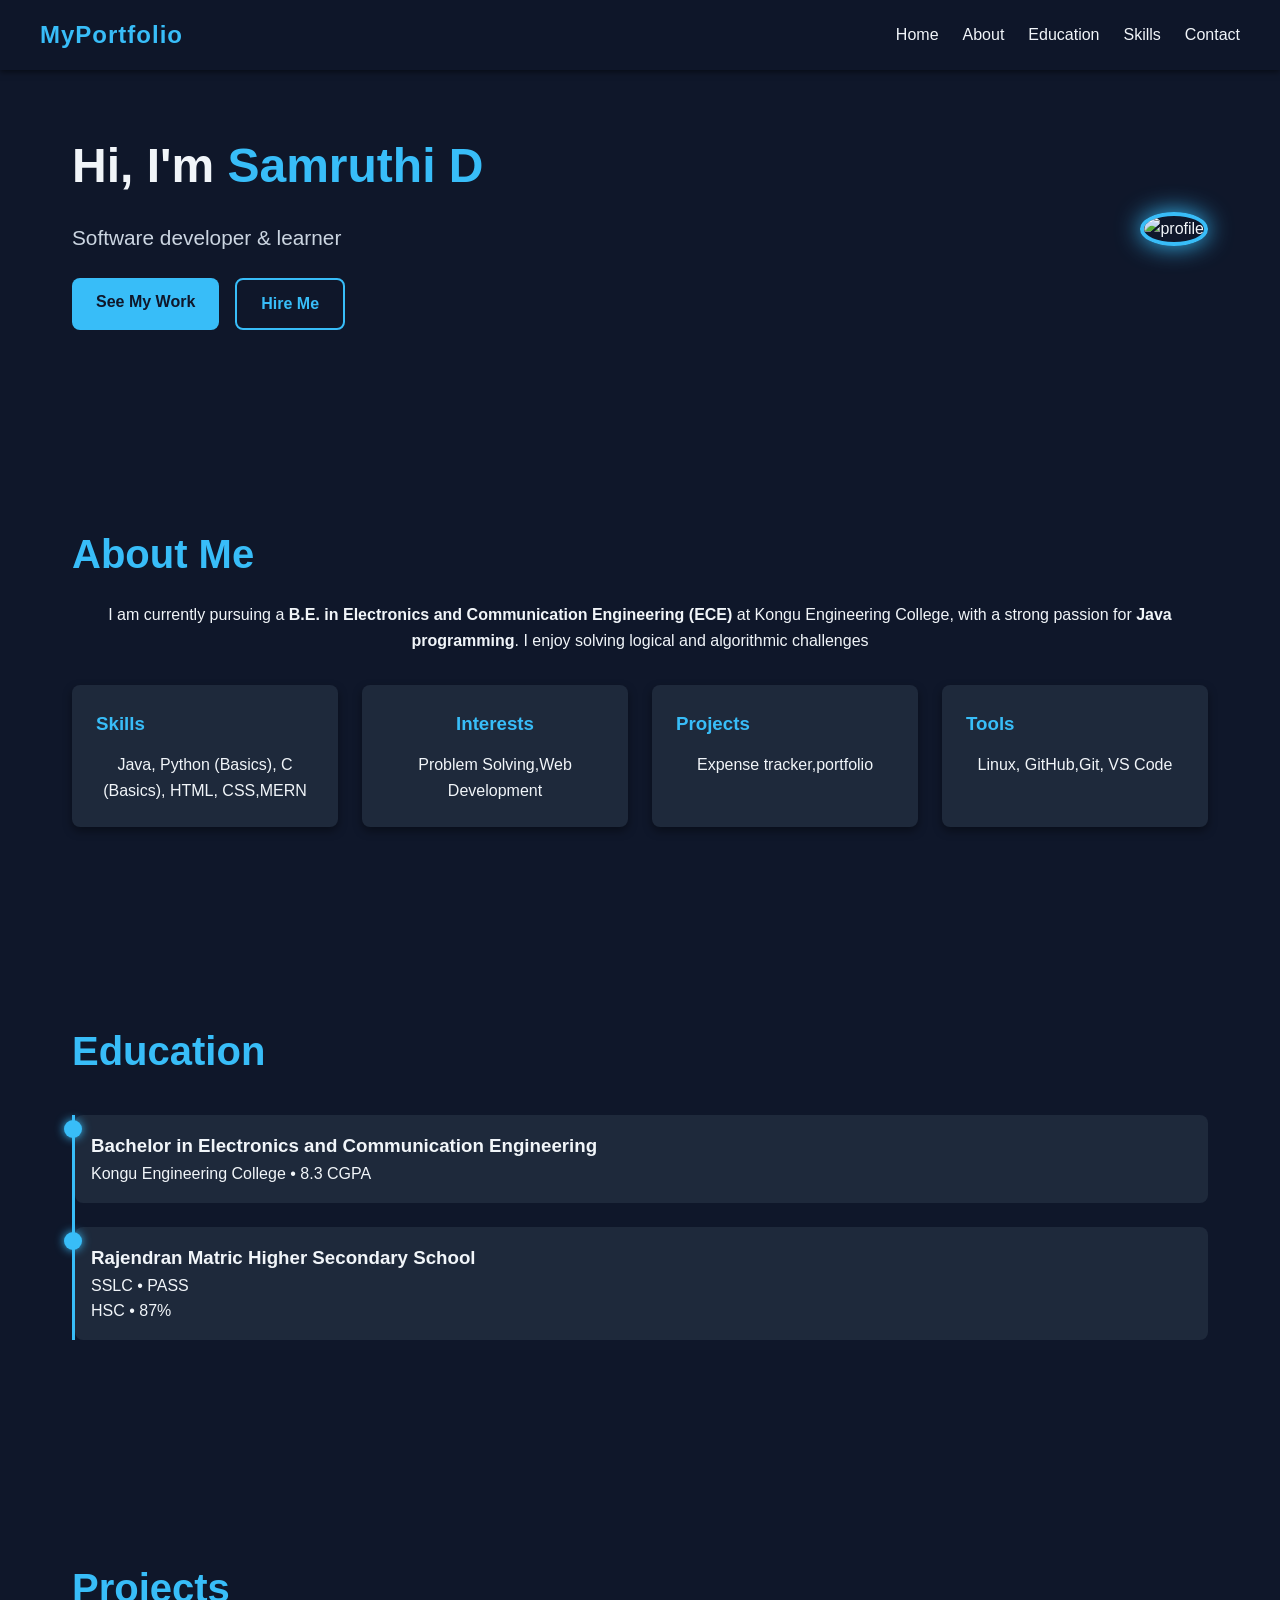
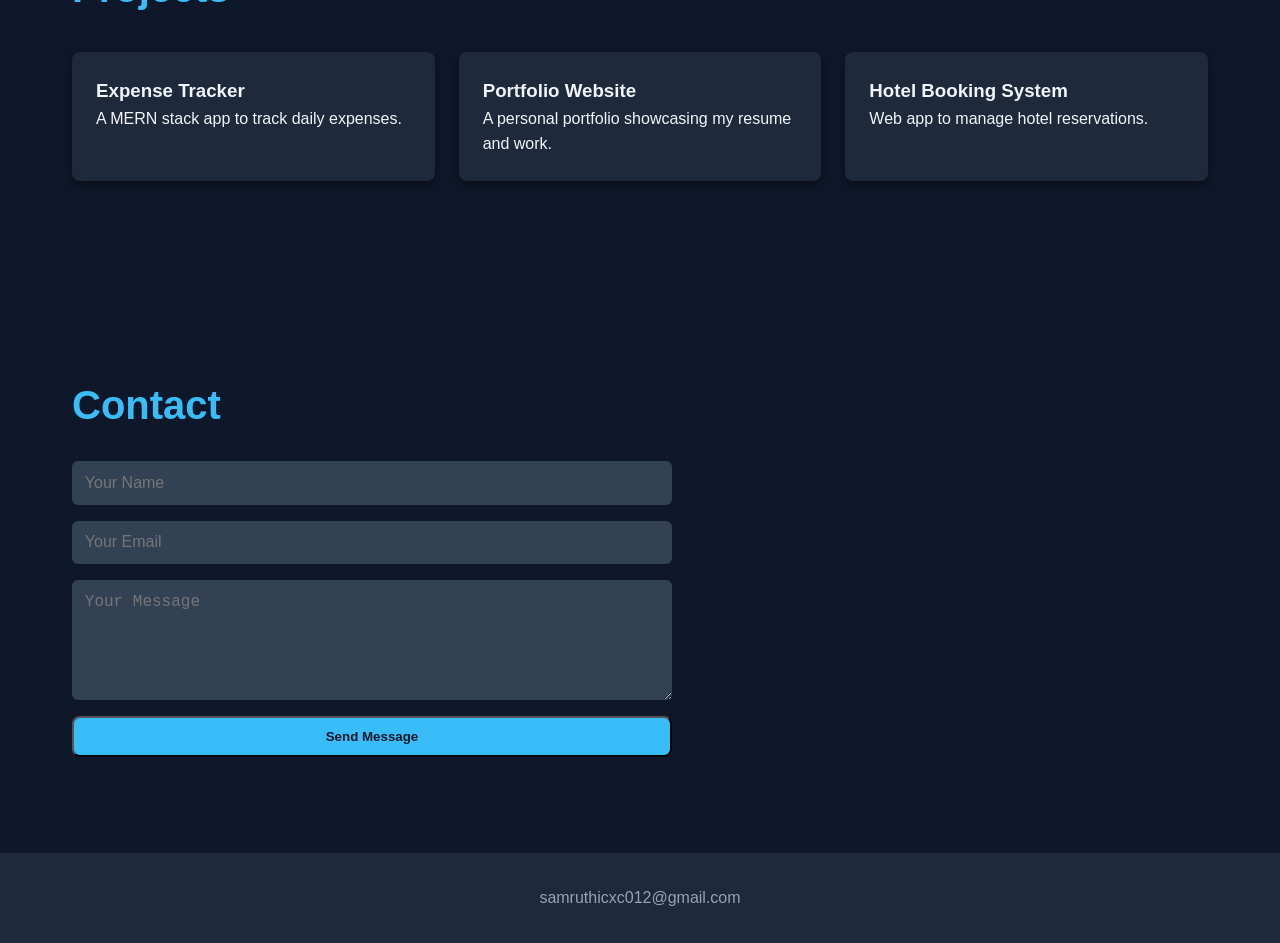
==== home.html @ f794ef9c "Initil commit" ====
<!DOCTYPE html>
<html lang="en">
<head>
  <meta charset="UTF-8">
  <meta name="viewport" content="width=device-width, initial-scale=1.0">
  <title>Portfolio Resume</title>
  <link rel="stylesheet" href="style.css">
</head>
<body>
  <!-- Header -->
  <header class="header">
    <nav class="nav">
      <div class="brand">MyPortfolio</div>
      <div class="nav__links">
        <a href="#home" class="nav__link">Home</a>
        <a href="#about" class="nav__link">About</a>
        <a href="#education" class="nav__link">Education</a>
        <a href="#projects" class="nav__link">Skills</a>
        <a href="#contact" class="nav__link">Contact</a>
      </div>
    </nav>
  </header>

  <!-- Home -->
  <section id="home" class="section hero animate-fade">
    <div class="hero__text">
      <h1 class="hero__title">Hi, I'm <span class="highlight">Samruthi D</span></h1>
      <p class="hero__subtitle">Software developer & learner</p>
      <div class="hero__actions">
        <a href="#projects" class="btn btn--primary">See My Work</a>
        <a href="#contact" class="btn btn--ghost">Hire Me</a>
      </div>
    </div>
    <div class="hero__avatar animate-slide">
      <img src="https://via.placeholder.com/250" alt="profile">
    </div>
  </section>

  <!-- About -->
  <section id="about" class="section animate-up">
    <h2 class="section__title">About Me</h2>
    <p class="section__desc">
      <center>I am currently pursuing a <strong>B.E. in Electronics and Communication Engineering (ECE)</strong> at Kongu Engineering College, with a strong passion for <strong>Java programming</strong>. 
      I enjoy solving logical and algorithmic challenges</p></center>

    <!-- Extra Div Boxes -->
    <div class="about-grid">
      <div class="about-box">
        <h3>Skills</h3>
        <p><center>Java, Python (Basics), C (Basics), HTML, CSS,MERN</center></p>
      </div>
      <div class="about-box">
        <h3><center>Interests</center></h3>
        <p> <center>Problem Solving,Web Development</center></p>
      </div>
      <div class="about-box">
        <h3>Projects</h3>
        <p><center>Expense tracker,portfolio</center></p>
      </div>
      <div class="about-box">
        <h3>Tools</h3>
        <p><center>Linux, GitHub,Git, VS Code</center></p>
      </div>
    </div>
  </section>


  <!-- Education -->
  <section id="education" class="section animate-left">
    <h2 class="section__title">Education</h2>
    <div class="timeline">
      <div class="step">
        <div class="step__dot"></div>
        <div class="step__panel">
          <h3>Bachelor in Electronics and Communication 
            Engineering
          </h3>
          <p>Kongu Engineering College • 8.3 CGPA </p>
        </div>
      </div>
      <div class="step">
        <div class="step__dot"></div>
        <div class="step__panel">
          <h3>Rajendran Matric Higher Secondary School</h3>
          <p>SSLC • PASS<br> HSC • 87% </p>
        </div>
      </div>
    </div>
  </section>

  <!-- Projects -->
  <section id="projects" class="section animate-right">
    <h2 class="section__title">Projects</h2>
    <div class="projects">
      <div class="project">
        <h3>Expense Tracker</h3>
        <p>A MERN stack app to track daily expenses.</p>
      </div>
      <div class="project">
        <h3>Portfolio Website</h3>
        <p>A personal portfolio showcasing my resume and work.</p>
      </div>
      <div class="project">
        <h3>Hotel Booking System</h3>
        <p>Web app to manage hotel reservations.</p>
      </div>
    </div>
  </section>

  <!-- Contact -->
  <section id="contact" class="section animate-up">
    <h2 class="section__title">Contact</h2>
    <form class="form">
      <input type="text" class="input" placeholder="Your Name">
      <input type="email" class="input" placeholder="Your Email">
      <textarea class="textarea" placeholder="Your Message"></textarea>
      <button class="btn btn--primary" type="submit">Send Message</button>
    </form>
  </section>

  <!-- Footer -->
  <footer class="footer">
    <p>samruthicxc012@gmail.com </p>
  </footer>
</body>
</html>
---- style.css ----
/* ===== Reset & Base ===== */
* { margin: 0; padding: 0; box-sizing: border-box; scroll-behavior: smooth; }
body { font-family: 'Poppins', sans-serif; background: #0f172a; color: #f1f5f9; line-height: 1.6; }
img { max-width: 100%; display: block; }

/* ===== Header ===== */
.header { position: fixed; top: 0; width: 100%; background: rgba(15,23,42,0.9); backdrop-filter: blur(6px); padding: 1rem 2rem; z-index: 1000; box-shadow: 0 2px 6px rgba(0,0,0,0.5); }
.nav { display: flex; justify-content: space-between; align-items: center; max-width: 1200px; margin: auto; }
.brand { font-size: 1.5rem; font-weight: 700; color: #38bdf8; letter-spacing: 1px; }
.nav__links { display: flex; gap: 1.5rem; }
.nav__link { color: #f1f5f9; text-decoration: none; position: relative; transition: 0.3s; }
.nav__link::after { content: ""; position: absolute; width: 0; height: 2px; background: #38bdf8; left: 0; bottom: -5px; transition: width 0.3s; }
.nav__link:hover::after { width: 100%; }
.nav__link:hover { color: #38bdf8; }

/* ===== Sections ===== */
.section { max-width: 1200px; margin: auto; padding: 6rem 2rem; }
.section__title { font-size: 2.5rem; margin-bottom: 1rem; color: #38bdf8; }
.section__desc { color: #cbd5e1; max-width: 700px; }

/* ===== Hero ===== */
.hero { display: flex; justify-content: space-between; align-items: center; flex-wrap: wrap; padding-top: 8rem; }
.hero__title { font-size: 3rem; margin-bottom: 1rem; }
.highlight { color: #38bdf8; }
.hero__subtitle { font-size: 1.3rem; margin-bottom: 1.5rem; color: #cbd5e1; }
.hero__actions { display: flex; gap: 1rem; }
.hero__avatar img { border-radius: 50%; border: 4px solid #38bdf8; box-shadow: 0 0 25px #38bdf8; animation: glow 3s infinite alternate; }

/* ===== Buttons ===== */
.btn { padding: 0.7rem 1.5rem; border-radius: 8px; text-decoration: none; font-weight: 600; transition: all 0.3s ease; cursor: pointer; display: inline-block; }
.btn--primary { background: #38bdf8; color: #0f172a; }
.btn--primary:hover { background: #0ea5e9; transform: scale(1.05); }
.btn--ghost { border: 2px solid #38bdf8; color: #38bdf8; }
.btn--ghost:hover { background: #38bdf8; color: #0f172a; transform: scale(1.05); }

/* ===== Timeline ===== */
.timeline { border-left: 3px solid #38bdf8; margin-top: 2rem; }
.step { margin: 1.5rem 0; position: relative; }
.step__dot { position: absolute; width: 18px; height: 18px; background: #38bdf8; border-radius: 50%; left: -11px; top: 5px; box-shadow: 0 0 10px #38bdf8; }
.step__panel { background: #1e293b; padding: 1rem; border-radius: 8px; transition: 0.3s; }
.step__panel:hover { transform: translateX(5px); }

/* ===== Projects ===== */
.projects { display: grid; gap: 1.5rem; grid-template-columns: repeat(auto-fit,minmax(260px,1fr)); margin-top: 2rem; }
.project { background: #1e293b; padding: 1.5rem; border-radius: 8px; box-shadow: 0 4px 10px rgba(0,0,0,0.4); transition: 0.3s; }
.project:hover { transform: translateY(-8px) scale(1.02); box-shadow: 0 0 25px #38bdf8; }

/* ===== Contact ===== */
.form { display: grid; gap: 1rem; max-width: 600px; margin-top: 1.5rem; }
.input, .textarea { width: 100%; padding: 0.8rem; border: none; border-radius: 6px; font-size: 1rem; background: #334155; color: #f1f5f9; }
.input:focus, .textarea:focus { outline: 2px solid #38bdf8; }
.textarea { min-height: 120px; }

/* ===== Footer ===== */
.footer { text-align: center; padding: 2rem; background: #1e293b; color: #94a3b8; }

/* ===== Animations ===== */
@keyframes fadeIn { from { opacity: 0; transform: translateY(40px);} to { opacity: 1; transform: translateY(0);} }
@keyframes slideIn { from { opacity: 0; transform: translateX(50px);} to { opacity: 1; transform: translateX(0);} }
@keyframes slideLeft { from { opacity: 0; transform: translateX(-50px);} to { opacity: 1; transform: translateX(0);} }
@keyframes glow { from { box-shadow: 0 0 10px #38bdf8;} to { box-shadow: 0 0 30px #38bdf8;} }

.animate-fade { animation: fadeIn 1s ease forwards; }
.animate-slide { animation: slideIn 1.2s ease forwards; }
.animate-up { animation: fadeIn 1.2s ease forwards; }
.animate-left { animation: slideLeft 1.2s ease forwards; }
.animate-right { animation: slideIn 1.2s ease forwards; }

/* ===== Responsive ===== */
@media(max-width:768px) {
  .hero { flex-direction: column; text-align: center; }
  .nav__links { display: none; }
}
/* ===== About Section Extra Boxes ===== */
.about-grid {
  display: grid;
  grid-template-columns: repeat(auto-fit, minmax(250px, 1fr));
  gap: 1.5rem;
  margin-top: 2rem;
}

.about-box {
  background: #1e293b;
  padding: 1.5rem;
  border-radius: 8px;
  box-shadow: 0 4px 10px rgba(0,0,0,0.4);
  transition: transform 0.3s, box-shadow 0.3s;
}

.about-box h3 {
  color: #38bdf8;
  margin-bottom: 0.8rem;
}

.about-box:hover {
  transform: translateY(-8px);
  box-shadow: 0 0 20px #38bdf8;
}
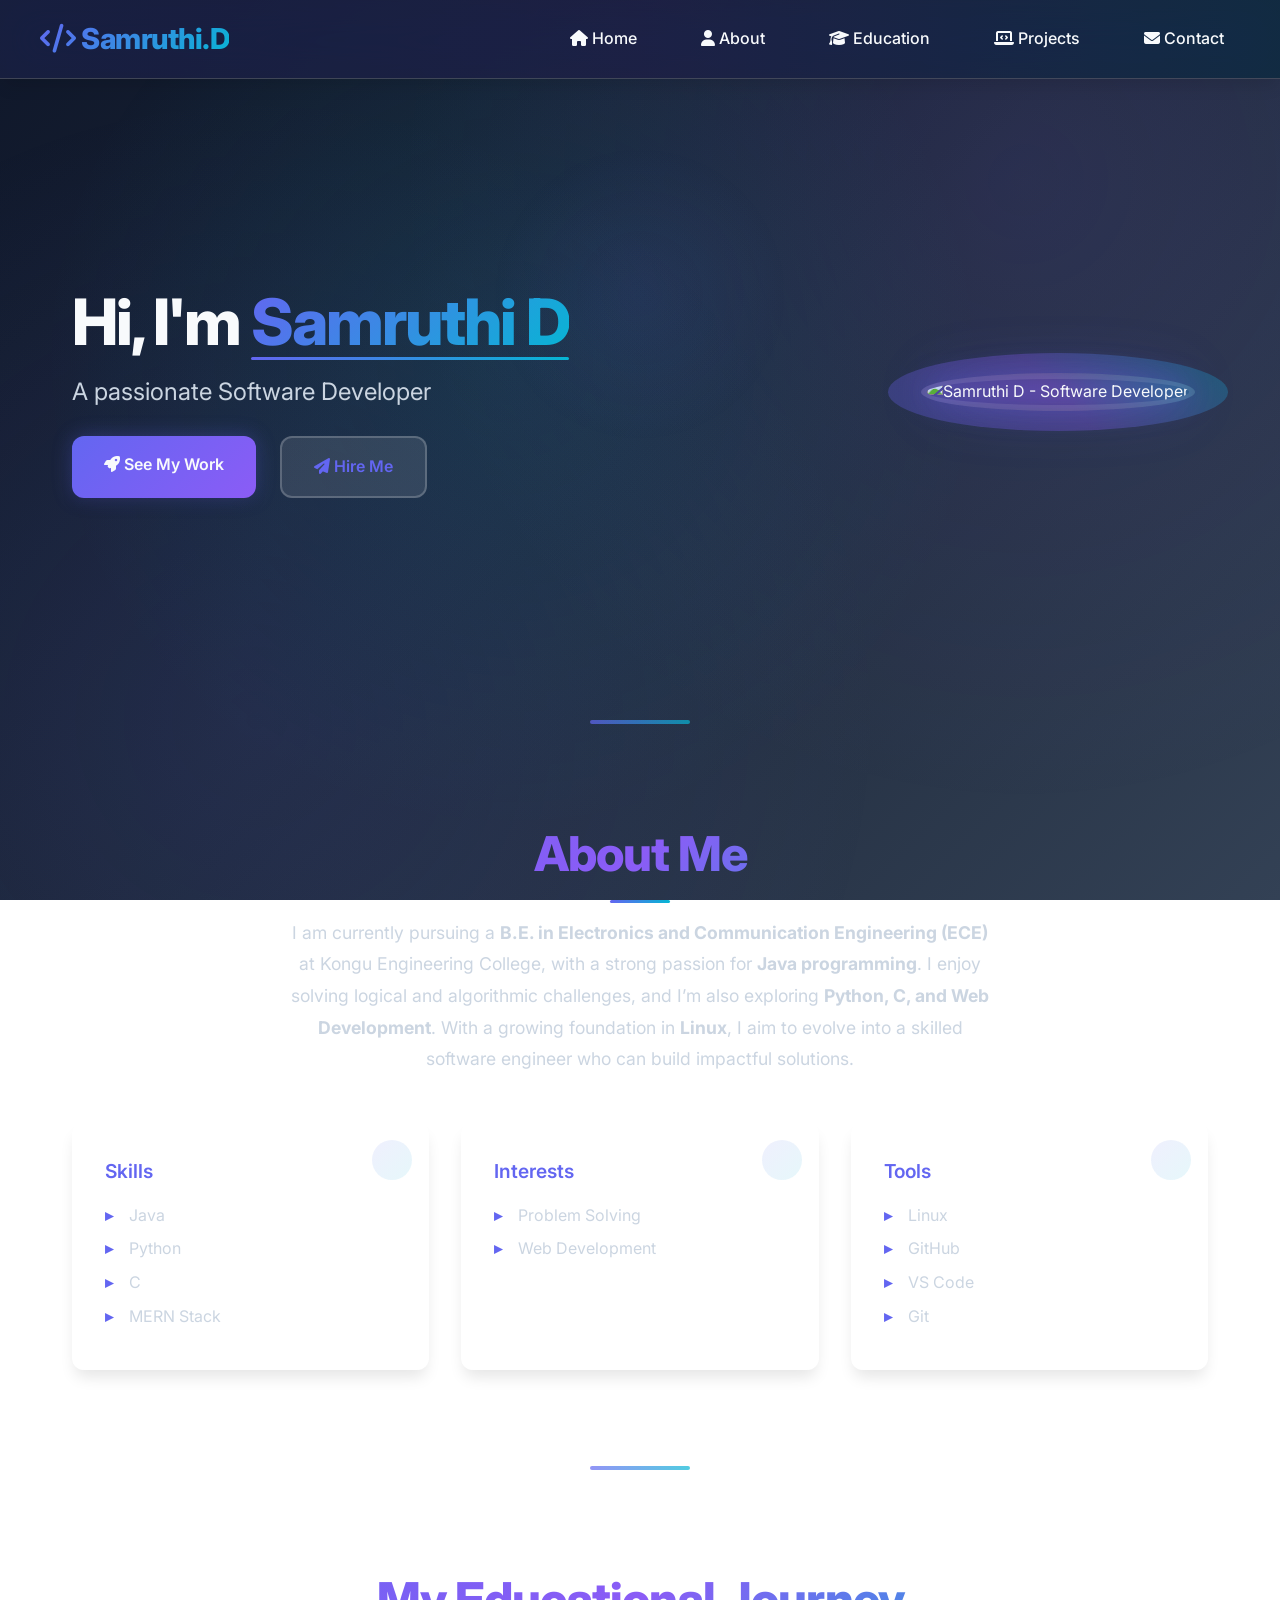
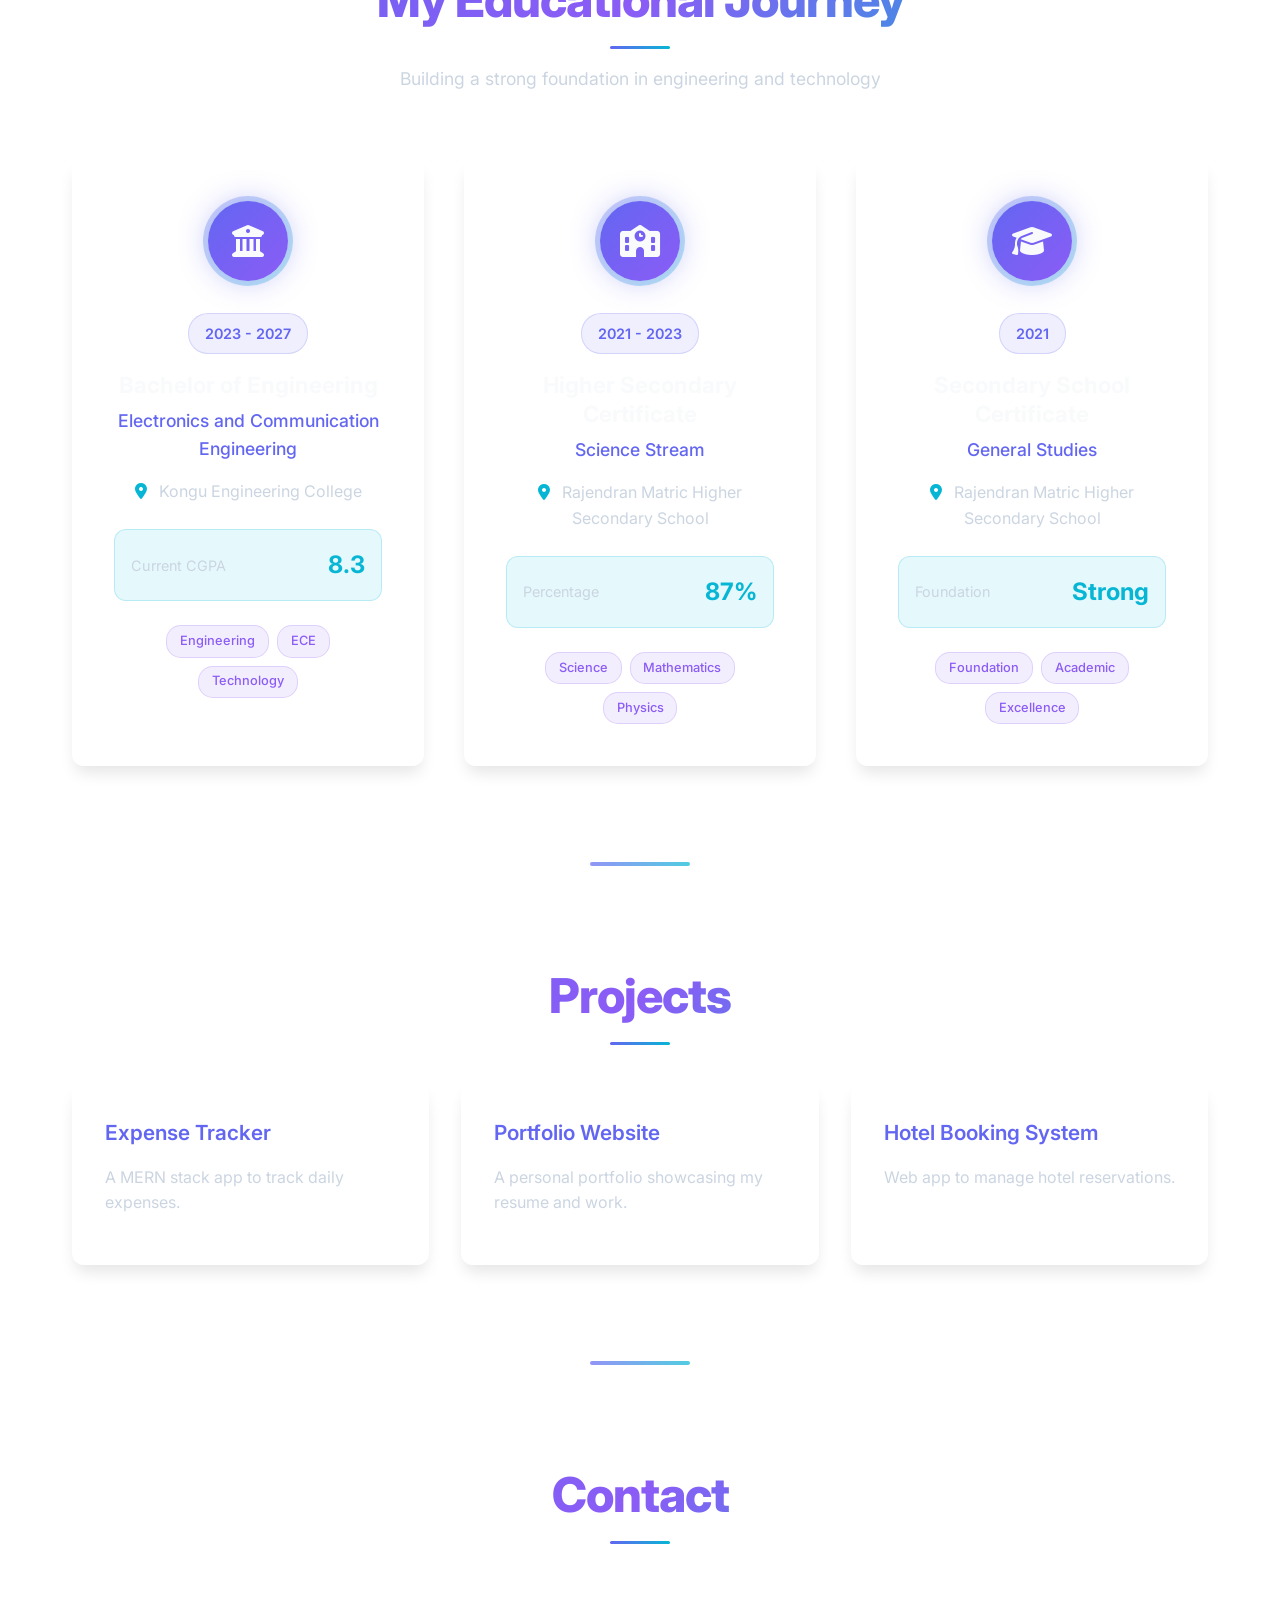
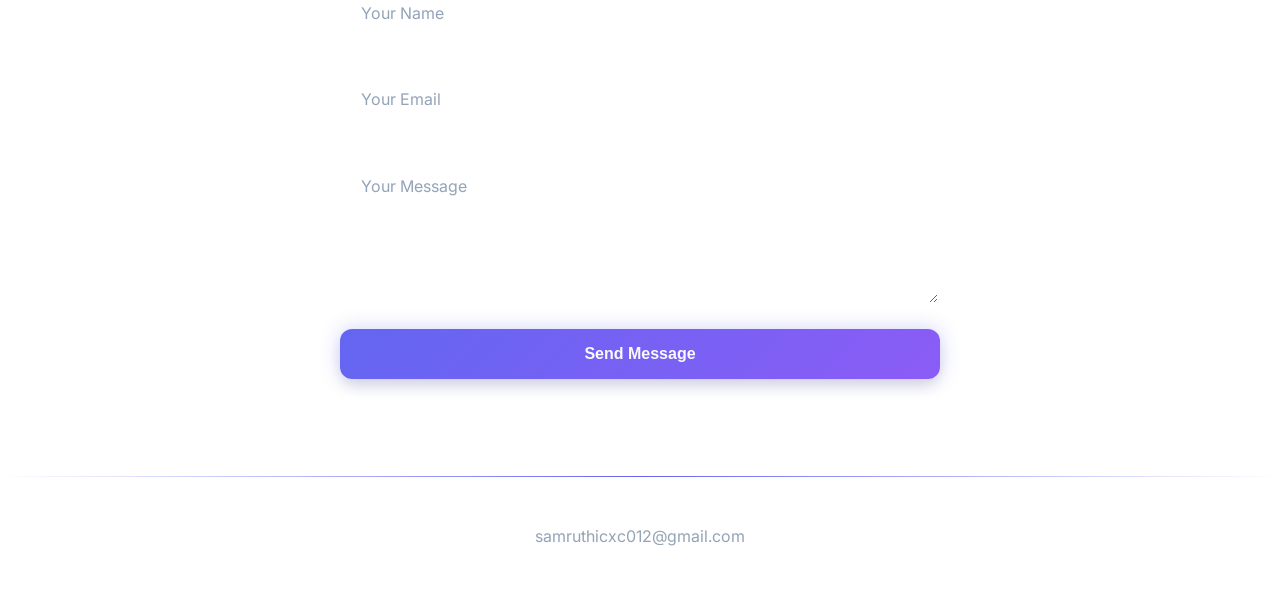
==== commit 591b011f: "Portfolio created" ====
--- a/home.html
+++ b/home.html
@@ -3,20 +3,43 @@
 <head>
   <meta charset="UTF-8">
   <meta name="viewport" content="width=device-width, initial-scale=1.0">
-  <title>Portfolio Resume</title>
+  <title>Samruthi D - Software Developer Portfolio</title>
+  <meta name="description" content="Passionate Software Developer specializing in Java, Python, and Web Development. Explore my projects and skills.">
   <link rel="stylesheet" href="style.css">
+  <link rel="preconnect" href="https://fonts.googleapis.com">
+  <link rel="preconnect" href="https://fonts.gstatic.com" crossorigin>
+  <!-- Font Awesome for icons -->
+  <link rel="stylesheet" href="https://cdnjs.cloudflare.com/ajax/libs/font-awesome/6.4.0/css/all.min.css">
 </head>
 <body>
   <!-- Header -->
   <header class="header">
     <nav class="nav">
-      <div class="brand">MyPortfolio</div>
+      <div class="brand">
+        <i class="fas fa-code"></i>
+        Samruthi.D
+      </div>
       <div class="nav__links">
-        <a href="#home" class="nav__link">Home</a>
-        <a href="#about" class="nav__link">About</a>
-        <a href="#education" class="nav__link">Education</a>
-        <a href="#projects" class="nav__link">Skills</a>
-        <a href="#contact" class="nav__link">Contact</a>
+        <a href="#home" class="nav__link">
+          <i class="fas fa-home"></i>
+          Home
+        </a>
+        <a href="#about" class="nav__link">
+          <i class="fas fa-user"></i>
+          About
+        </a>
+        <a href="#education" class="nav__link">
+          <i class="fas fa-graduation-cap"></i>
+          Education
+        </a>
+        <a href="#projects" class="nav__link">
+          <i class="fas fa-laptop-code"></i>
+          Projects
+        </a>
+        <a href="#contact" class="nav__link">
+          <i class="fas fa-envelope"></i>
+          Contact
+        </a>
       </div>
     </nav>
   </header>
@@ -24,42 +47,65 @@
   <!-- Home -->
   <section id="home" class="section hero animate-fade">
     <div class="hero__text">
-      <h1 class="hero__title">Hi, I'm <span class="highlight">Samruthi D</span></h1>
-      <p class="hero__subtitle">Software developer & learner</p>
-      <div class="hero__actions">
-        <a href="#projects" class="btn btn--primary">See My Work</a>
-        <a href="#contact" class="btn btn--ghost">Hire Me</a>
-      </div>
-    </div>
-    <div class="hero__avatar animate-slide">
-      <img src="https://via.placeholder.com/250" alt="profile">
-    </div>
-  </section>
-
-  <!-- About -->
+      <h1 class="hero__title">
+        Hi, I'm <span class="highlight">Samruthi D</span>
+      </h1>
+      <p class="hero__subtitle">
+        A passionate Software Developer
+      </p>
+      <div class="hero__actions animate-bounce animate-delay-2">
+        <a href="#projects" class="btn btn--primary">
+          <i class="fas fa-rocket"></i>
+          See My Work
+        </a>
+        <a href="#contact" class="btn btn--ghost">
+          <i class="fas fa-paper-plane"></i>
+          Hire Me
+        </a>
+      </div>
+    </div>
+    <div class="hero__avatar animate-slide animate-delay-1">
+      <img src="https://via.placeholder.com/300x300/6366f1/ffffff?text=SD" alt="Samruthi D - Software Developer">
+    </div>
+  </section>
+
+   <!-- About -->
   <section id="about" class="section animate-up">
     <h2 class="section__title">About Me</h2>
     <p class="section__desc">
-      <center>I am currently pursuing a <strong>B.E. in Electronics and Communication Engineering (ECE)</strong> at Kongu Engineering College, with a strong passion for <strong>Java programming</strong>. 
-      I enjoy solving logical and algorithmic challenges</p></center>
+      I am currently pursuing a <strong>B.E. in Electronics and Communication Engineering (ECE)</strong> at Kongu Engineering College, with a strong passion for <strong>Java programming</strong>. 
+      I enjoy solving logical and algorithmic challenges, and I’m also exploring <strong>Python, C, and Web Development</strong>. 
+      With a growing foundation in <strong>Linux</strong>, I aim to evolve into a skilled software engineer who can build impactful solutions.
+    </p>
 
     <!-- Extra Div Boxes -->
     <div class="about-grid">
       <div class="about-box">
         <h3>Skills</h3>
-        <p><center>Java, Python (Basics), C (Basics), HTML, CSS,MERN</center></p>
+        <p>
+            <ul type="square">
+                <li>Java</li>
+                <li>Python</li>
+                <li>C</li>
+                <li>MERN Stack</li>
+            </ul></p>
       </div>
       <div class="about-box">
-        <h3><center>Interests</center></h3>
-        <p> <center>Problem Solving,Web Development</center></p>
-      </div>
-      <div class="about-box">
-        <h3>Projects</h3>
-        <p><center>Expense tracker,portfolio</center></p>
-      </div>
+        <h3>Interests</h3>
+        <p> <ul type="square">
+            <li>Problem Solving</li>
+            <li>Web Development</li>
+        </ol></p>
+      </div>
+     
       <div class="about-box">
         <h3>Tools</h3>
-        <p><center>Linux, GitHub,Git, VS Code</center></p>
+        <p><ul type="square">
+            <li>Linux</li>
+            <li>GitHub</li>
+            <li>VS Code</li>
+            <li>Git</li>
+        </ul></p>
       </div>
     </div>
   </section>
@@ -67,22 +113,79 @@
 
   <!-- Education -->
   <section id="education" class="section animate-left">
-    <h2 class="section__title">Education</h2>
-    <div class="timeline">
-      <div class="step">
-        <div class="step__dot"></div>
-        <div class="step__panel">
-          <h3>Bachelor in Electronics and Communication 
-            Engineering
-          </h3>
-          <p>Kongu Engineering College • 8.3 CGPA </p>
-        </div>
-      </div>
-      <div class="step">
-        <div class="step__dot"></div>
-        <div class="step__panel">
-          <h3>Rajendran Matric Higher Secondary School</h3>
-          <p>SSLC • PASS<br> HSC • 87% </p>
+    <h2 class="section__title">My Educational Journey</h2>
+    <p class="section__desc">Building a strong foundation in engineering and technology</p>
+
+    <div class="education-grid">
+      <div class="education-card animate-scale animate-delay-1">
+        <div class="education-icon">
+          <i class="fas fa-university"></i>
+        </div>
+        <div class="education-content">
+          <div class="education-year">2023 - 2027</div>
+          <h3 class="education-degree">Bachelor of Engineering</h3>
+          <h4 class="education-field">Electronics and Communication Engineering</h4>
+          <div class="education-school">
+            <i class="fas fa-map-marker-alt"></i>
+            Kongu Engineering College
+          </div>
+          <div class="education-grade">
+            <div class="grade-label">Current CGPA</div>
+            <div class="grade-value">8.3</div>
+          </div>
+          <div class="education-highlights">
+            <span class="highlight-tag">Engineering</span>
+            <span class="highlight-tag">ECE</span>
+            <span class="highlight-tag">Technology</span>
+          </div>
+        </div>
+      </div>
+
+      <div class="education-card animate-scale animate-delay-2">
+        <div class="education-icon">
+          <i class="fas fa-school"></i>
+        </div>
+        <div class="education-content">
+          <div class="education-year">2021 - 2023</div>
+          <h3 class="education-degree">Higher Secondary Certificate</h3>
+          <h4 class="education-field">Science Stream</h4>
+          <div class="education-school">
+            <i class="fas fa-map-marker-alt"></i>
+            Rajendran Matric Higher Secondary School
+          </div>
+          <div class="education-grade">
+            <div class="grade-label">Percentage</div>
+            <div class="grade-value">87%</div>
+          </div>
+          <div class="education-highlights">
+            <span class="highlight-tag">Science</span>
+            <span class="highlight-tag">Mathematics</span>
+            <span class="highlight-tag">Physics</span>
+          </div>
+        </div>
+      </div>
+
+      <div class="education-card animate-scale animate-delay-3">
+        <div class="education-icon">
+          <i class="fas fa-graduation-cap"></i>
+        </div>
+        <div class="education-content">
+          <div class="education-year">2021</div>
+          <h3 class="education-degree">Secondary School Certificate</h3>
+          <h4 class="education-field">General Studies</h4>
+          <div class="education-school">
+            <i class="fas fa-map-marker-alt"></i>
+            Rajendran Matric Higher Secondary School
+          </div>
+          <div class="education-grade">
+            <div class="grade-label">Foundation</div>
+            <div class="grade-value">Strong</div>
+          </div>
+          <div class="education-highlights">
+            <span class="highlight-tag">Foundation</span>
+            <span class="highlight-tag">Academic</span>
+            <span class="highlight-tag">Excellence</span>
+          </div>
         </div>
       </div>
     </div>
@@ -117,10 +220,11 @@
       <button class="btn btn--primary" type="submit">Send Message</button>
     </form>
   </section>
+  
 
   <!-- Footer -->
   <footer class="footer">
-    <p>samruthicxc012@gmail.com </p>
+    <p>samruthicxc012@gmail.com</p>
   </footer>
 </body>
 </html>
--- a/style.css
+++ b/style.css
@@ -1,98 +1,1272 @@
+/* ===== Import Google Fonts ===== */
+@import url('https://fonts.googleapis.com/css2?family=Inter:wght@300;400;500;600;700;800&family=JetBrains+Mono:wght@400;500;600&display=swap');
+
+/* ===== CSS Variables ===== */
+:root {
+  --primary-color: #6366f1;
+  --secondary-color: #8b5cf6;
+  --accent-color: #06b6d4;
+  --text-primary: #f8fafc;
+  --text-secondary: #cbd5e1;
+  --text-muted: #94a3b8;
+  --bg-primary: #0f172a;
+  --bg-secondary: #1e293b;
+  --bg-tertiary: #334155;
+  --glass-bg: rgba(255, 255, 255, 0.1);
+  --glass-border: rgba(255, 255, 255, 0.2);
+  --shadow-sm: 0 1px 2px 0 rgba(0, 0, 0, 0.05);
+  --shadow-md: 0 4px 6px -1px rgba(0, 0, 0, 0.1);
+  --shadow-lg: 0 10px 15px -3px rgba(0, 0, 0, 0.1);
+  --shadow-xl: 0 20px 25px -5px rgba(0, 0, 0, 0.1);
+  --shadow-glow: 0 0 30px rgba(99, 102, 241, 0.3);
+  --border-radius: 12px;
+  --transition: all 0.3s cubic-bezier(0.4, 0, 0.2, 1);
+}
+
 /* ===== Reset & Base ===== */
-* { margin: 0; padding: 0; box-sizing: border-box; scroll-behavior: smooth; }
-body { font-family: 'Poppins', sans-serif; background: #0f172a; color: #f1f5f9; line-height: 1.6; }
-img { max-width: 100%; display: block; }
+* {
+  margin: 0;
+  padding: 0;
+  box-sizing: border-box;
+  scroll-behavior: smooth;
+}
+
+body {
+  font-family: 'Inter', sans-serif;
+  background: linear-gradient(135deg, #0f172a 0%, #1e293b 50%, #334155 100%);
+  background-attachment: fixed;
+  color: var(--text-primary);
+  line-height: 1.6;
+  overflow-x: hidden;
+}
+
+/* Animated background particles */
+body::before {
+  content: '';
+  position: fixed;
+  top: 0;
+  left: 0;
+  width: 100%;
+  height: 100%;
+  background: radial-gradient(circle at 20% 80%, rgba(99, 102, 241, 0.1) 0%, transparent 50%),
+              radial-gradient(circle at 80% 20%, rgba(139, 92, 246, 0.1) 0%, transparent 50%),
+              radial-gradient(circle at 40% 40%, rgba(6, 182, 212, 0.1) 0%, transparent 50%);
+  z-index: -1;
+  animation: float 20s ease-in-out infinite;
+}
+
+@keyframes float {
+  0%, 100% { transform: translateY(0px) rotate(0deg); }
+  33% { transform: translateY(-20px) rotate(1deg); }
+  66% { transform: translateY(10px) rotate(-1deg); }
+}
+
+img {
+  max-width: 100%;
+  display: block;
+}
 
 /* ===== Header ===== */
-.header { position: fixed; top: 0; width: 100%; background: rgba(15,23,42,0.9); backdrop-filter: blur(6px); padding: 1rem 2rem; z-index: 1000; box-shadow: 0 2px 6px rgba(0,0,0,0.5); }
-.nav { display: flex; justify-content: space-between; align-items: center; max-width: 1200px; margin: auto; }
-.brand { font-size: 1.5rem; font-weight: 700; color: #38bdf8; letter-spacing: 1px; }
-.nav__links { display: flex; gap: 1.5rem; }
-.nav__link { color: #f1f5f9; text-decoration: none; position: relative; transition: 0.3s; }
-.nav__link::after { content: ""; position: absolute; width: 0; height: 2px; background: #38bdf8; left: 0; bottom: -5px; transition: width 0.3s; }
-.nav__link:hover::after { width: 100%; }
-.nav__link:hover { color: #38bdf8; }
+.header {
+  position: fixed;
+  top: 0;
+  width: 100%;
+  background: rgba(15, 23, 42, 0.8);
+  backdrop-filter: blur(20px) saturate(180%);
+  border-bottom: 1px solid var(--glass-border);
+  padding: 1rem 2rem;
+  z-index: 1000;
+  box-shadow: var(--shadow-lg);
+  transition: var(--transition);
+}
+
+.header::before {
+  content: '';
+  position: absolute;
+  top: 0;
+  left: 0;
+  right: 0;
+  bottom: 0;
+  background: linear-gradient(90deg,
+    rgba(99, 102, 241, 0.1) 0%,
+    rgba(139, 92, 246, 0.1) 50%,
+    rgba(6, 182, 212, 0.1) 100%);
+  z-index: -1;
+}
+
+.nav {
+  display: flex;
+  justify-content: space-between;
+  align-items: center;
+  max-width: 1200px;
+  margin: auto;
+}
+
+.brand {
+  font-size: 1.8rem;
+  font-weight: 800;
+  background: linear-gradient(135deg, var(--primary-color), var(--accent-color));
+  background-clip: text;
+  -webkit-background-clip: text;
+  -webkit-text-fill-color: transparent;
+  letter-spacing: -0.5px;
+  position: relative;
+}
+
+.brand::after {
+  content: '';
+  position: absolute;
+  bottom: -2px;
+  left: 0;
+  width: 100%;
+  height: 2px;
+  background: linear-gradient(90deg, var(--primary-color), var(--accent-color));
+  border-radius: 2px;
+  transform: scaleX(0);
+  transition: transform 0.3s ease;
+}
+
+.brand:hover::after {
+  transform: scaleX(1);
+}
+
+.nav__links {
+  display: flex;
+  gap: 2rem;
+}
+
+.nav__link {
+  color: var(--text-primary);
+  text-decoration: none;
+  position: relative;
+  font-weight: 500;
+  padding: 0.5rem 1rem;
+  border-radius: var(--border-radius);
+  transition: var(--transition);
+  background: transparent;
+}
+
+.nav__link::before {
+  content: '';
+  position: absolute;
+  top: 0;
+  left: 0;
+  right: 0;
+  bottom: 0;
+  background: var(--glass-bg);
+  border: 1px solid var(--glass-border);
+  border-radius: var(--border-radius);
+  opacity: 0;
+  transition: var(--transition);
+  z-index: -1;
+}
+
+.nav__link::after {
+  content: "";
+  position: absolute;
+  width: 0;
+  height: 2px;
+  background: linear-gradient(90deg, var(--primary-color), var(--accent-color));
+  left: 50%;
+  bottom: 0;
+  transform: translateX(-50%);
+  transition: width 0.3s ease;
+  border-radius: 2px;
+}
+
+.nav__link:hover::before {
+  opacity: 1;
+}
+
+.nav__link:hover::after {
+  width: 80%;
+}
+
+.nav__link:hover {
+  color: var(--primary-color);
+  transform: translateY(-2px);
+}
 
 /* ===== Sections ===== */
-.section { max-width: 1200px; margin: auto; padding: 6rem 2rem; }
-.section__title { font-size: 2.5rem; margin-bottom: 1rem; color: #38bdf8; }
-.section__desc { color: #cbd5e1; max-width: 700px; }
+.section {
+  max-width: 1200px;
+  margin: auto;
+  padding: 6rem 2rem;
+  position: relative;
+}
+
+.section::before {
+  content: '';
+  position: absolute;
+  top: 0;
+  left: 50%;
+  transform: translateX(-50%);
+  width: 100px;
+  height: 4px;
+  background: linear-gradient(90deg, var(--primary-color), var(--accent-color));
+  border-radius: 2px;
+  opacity: 0.7;
+}
+
+.section__title {
+  font-size: 3rem;
+  margin-bottom: 1.5rem;
+  background: linear-gradient(135deg, var(--primary-color), var(--secondary-color), var(--accent-color));
+  background-clip: text;
+  -webkit-background-clip: text;
+  -webkit-text-fill-color: transparent;
+  font-weight: 800;
+  letter-spacing: -1px;
+  text-align: center;
+  position: relative;
+}
+
+.section__title::after {
+  content: '';
+  position: absolute;
+  bottom: -10px;
+  left: 50%;
+  transform: translateX(-50%);
+  width: 60px;
+  height: 3px;
+  background: linear-gradient(90deg, var(--primary-color), var(--accent-color));
+  border-radius: 2px;
+}
+
+.section__desc {
+  color: var(--text-secondary);
+  max-width: 700px;
+  font-size: 1.1rem;
+  line-height: 1.8;
+  text-align: center;
+  margin: 0 auto;
+}
 
 /* ===== Hero ===== */
-.hero { display: flex; justify-content: space-between; align-items: center; flex-wrap: wrap; padding-top: 8rem; }
-.hero__title { font-size: 3rem; margin-bottom: 1rem; }
-.highlight { color: #38bdf8; }
-.hero__subtitle { font-size: 1.3rem; margin-bottom: 1.5rem; color: #cbd5e1; }
-.hero__actions { display: flex; gap: 1rem; }
-.hero__avatar img { border-radius: 50%; border: 4px solid #38bdf8; box-shadow: 0 0 25px #38bdf8; animation: glow 3s infinite alternate; }
+.hero {
+  display: flex;
+  justify-content: space-between;
+  align-items: center;
+  flex-wrap: wrap;
+  padding-top: 8rem;
+  padding-bottom: 4rem;
+  min-height: 80vh;
+  position: relative;
+}
+
+.hero::before {
+  content: '';
+  position: absolute;
+  top: 20%;
+  right: 10%;
+  width: 300px;
+  height: 300px;
+  background: radial-gradient(circle, rgba(99, 102, 241, 0.1) 0%, transparent 70%);
+  border-radius: 50%;
+  animation: pulse 4s ease-in-out infinite;
+}
+
+.hero__text {
+  flex: 1;
+  max-width: 600px;
+}
+
+.hero__title {
+  font-size: 4rem;
+  margin-bottom: 1rem;
+  font-weight: 800;
+  line-height: 1.1;
+  letter-spacing: -2px;
+}
+
+.highlight {
+  background: linear-gradient(135deg, var(--primary-color), var(--accent-color));
+  background-clip: text;
+  -webkit-background-clip: text;
+  -webkit-text-fill-color: transparent;
+  position: relative;
+}
+
+.highlight::after {
+  content: '';
+  position: absolute;
+  bottom: 0;
+  left: 0;
+  width: 100%;
+  height: 3px;
+  background: linear-gradient(90deg, var(--primary-color), var(--accent-color));
+  border-radius: 2px;
+  animation: shimmer 2s ease-in-out infinite;
+}
+
+@keyframes shimmer {
+  0%, 100% { opacity: 0.5; transform: scaleX(1); }
+  50% { opacity: 1; transform: scaleX(1.05); }
+}
+
+.hero__subtitle {
+  font-size: 1.5rem;
+  margin-bottom: 1.5rem;
+  color: var(--text-secondary);
+  font-weight: 400;
+  line-height: 1.6;
+}
+
+.hero__actions {
+  display: flex;
+  gap: 1.5rem;
+  flex-wrap: wrap;
+}
+
+.hero__avatar {
+  flex: 0 0 300px;
+  position: relative;
+  display: flex;
+  justify-content: center;
+  align-items: center;
+}
+
+.hero__avatar::before {
+  content: '';
+  position: absolute;
+  top: -20px;
+  left: -20px;
+  right: -20px;
+  bottom: -20px;
+  background: linear-gradient(45deg, var(--primary-color), var(--secondary-color), var(--accent-color));
+  border-radius: 50%;
+  opacity: 0.3;
+  animation: rotate 10s linear infinite;
+  z-index: -1;
+}
+
+.hero__avatar img {
+  border-radius: 50%;
+  border: 6px solid var(--glass-bg);
+  backdrop-filter: blur(10px);
+  box-shadow: var(--shadow-glow), 0 0 60px rgba(99, 102, 241, 0.2);
+  animation: float 6s ease-in-out infinite;
+  transition: var(--transition);
+}
+
+.hero__avatar img:hover {
+  transform: scale(1.05);
+  box-shadow: var(--shadow-glow), 0 0 80px rgba(99, 102, 241, 0.4);
+}
+
+@keyframes rotate {
+  from { transform: rotate(0deg); }
+  to { transform: rotate(360deg); }
+}
+
+@keyframes pulse {
+  0%, 100% { transform: scale(1); opacity: 0.1; }
+  50% { transform: scale(1.1); opacity: 0.2; }
+}
 
 /* ===== Buttons ===== */
-.btn { padding: 0.7rem 1.5rem; border-radius: 8px; text-decoration: none; font-weight: 600; transition: all 0.3s ease; cursor: pointer; display: inline-block; }
-.btn--primary { background: #38bdf8; color: #0f172a; }
-.btn--primary:hover { background: #0ea5e9; transform: scale(1.05); }
-.btn--ghost { border: 2px solid #38bdf8; color: #38bdf8; }
-.btn--ghost:hover { background: #38bdf8; color: #0f172a; transform: scale(1.05); }
+.btn {
+  padding: 1rem 2rem;
+  border-radius: var(--border-radius);
+  text-decoration: none;
+  font-weight: 600;
+  transition: var(--transition);
+  cursor: pointer;
+  display: inline-block;
+  position: relative;
+  overflow: hidden;
+  font-size: 1rem;
+  border: none;
+  backdrop-filter: blur(10px);
+}
+
+.btn::before {
+  content: '';
+  position: absolute;
+  top: 0;
+  left: -100%;
+  width: 100%;
+  height: 100%;
+  background: linear-gradient(90deg, transparent, rgba(255, 255, 255, 0.2), transparent);
+  transition: left 0.5s ease;
+}
+
+.btn:hover::before {
+  left: 100%;
+}
+
+.btn--primary {
+  background: linear-gradient(135deg, var(--primary-color), var(--secondary-color));
+  color: var(--text-primary);
+  box-shadow: var(--shadow-lg), 0 0 20px rgba(99, 102, 241, 0.3);
+}
+
+.btn--primary:hover {
+  background: linear-gradient(135deg, var(--secondary-color), var(--primary-color));
+  transform: translateY(-3px) scale(1.02);
+  box-shadow: var(--shadow-xl), 0 0 30px rgba(99, 102, 241, 0.5);
+}
+
+.btn--ghost {
+  background: var(--glass-bg);
+  border: 2px solid var(--glass-border);
+  color: var(--primary-color);
+  backdrop-filter: blur(10px);
+}
+
+.btn--ghost:hover {
+  background: linear-gradient(135deg, var(--primary-color), var(--secondary-color));
+  color: var(--text-primary);
+  border-color: transparent;
+  transform: translateY(-3px) scale(1.02);
+  box-shadow: var(--shadow-xl), 0 0 30px rgba(99, 102, 241, 0.4);
+}
 
 /* ===== Timeline ===== */
-.timeline { border-left: 3px solid #38bdf8; margin-top: 2rem; }
-.step { margin: 1.5rem 0; position: relative; }
-.step__dot { position: absolute; width: 18px; height: 18px; background: #38bdf8; border-radius: 50%; left: -11px; top: 5px; box-shadow: 0 0 10px #38bdf8; }
-.step__panel { background: #1e293b; padding: 1rem; border-radius: 8px; transition: 0.3s; }
-.step__panel:hover { transform: translateX(5px); }
+.timeline {
+  border-left: 4px solid transparent;
+  background: linear-gradient(to bottom, var(--primary-color), var(--accent-color)) border-box;
+  border-image: linear-gradient(to bottom, var(--primary-color), var(--accent-color)) 1;
+  margin-top: 3rem;
+  position: relative;
+}
+
+.timeline::before {
+  content: '';
+  position: absolute;
+  left: -2px;
+  top: 0;
+  bottom: 0;
+  width: 4px;
+  background: linear-gradient(to bottom, var(--primary-color), var(--accent-color));
+  border-radius: 2px;
+}
+
+.step {
+  margin: 2rem 0;
+  position: relative;
+  padding-left: 2rem;
+}
+
+.step__dot {
+  position: absolute;
+  width: 20px;
+  height: 20px;
+  background: linear-gradient(135deg, var(--primary-color), var(--accent-color));
+  border-radius: 50%;
+  left: -12px;
+  top: 8px;
+  box-shadow: 0 0 20px rgba(99, 102, 241, 0.5), 0 0 40px rgba(99, 102, 241, 0.2);
+  border: 3px solid var(--bg-primary);
+  animation: pulse-dot 2s ease-in-out infinite;
+}
+
+@keyframes pulse-dot {
+  0%, 100% { transform: scale(1); box-shadow: 0 0 20px rgba(99, 102, 241, 0.5); }
+  50% { transform: scale(1.1); box-shadow: 0 0 30px rgba(99, 102, 241, 0.8); }
+}
+
+.step__panel {
+  background: var(--glass-bg);
+  backdrop-filter: blur(10px);
+  border: 1px solid var(--glass-border);
+  padding: 2rem;
+  border-radius: var(--border-radius);
+  transition: var(--transition);
+  position: relative;
+  overflow: hidden;
+}
+
+.step__panel::before {
+  content: '';
+  position: absolute;
+  top: 0;
+  left: 0;
+  right: 0;
+  height: 3px;
+  background: linear-gradient(90deg, var(--primary-color), var(--accent-color));
+  transform: scaleX(0);
+  transition: transform 0.3s ease;
+}
+
+.step__panel:hover::before {
+  transform: scaleX(1);
+}
+
+.step__panel:hover {
+  transform: translateX(10px) translateY(-5px);
+  box-shadow: var(--shadow-xl), 0 0 30px rgba(99, 102, 241, 0.2);
+}
+
+.step__panel h3 {
+  color: var(--primary-color);
+  margin-bottom: 0.5rem;
+  font-weight: 600;
+}
+
+.step__panel p {
+  color: var(--text-secondary);
+  line-height: 1.6;
+}
 
 /* ===== Projects ===== */
-.projects { display: grid; gap: 1.5rem; grid-template-columns: repeat(auto-fit,minmax(260px,1fr)); margin-top: 2rem; }
-.project { background: #1e293b; padding: 1.5rem; border-radius: 8px; box-shadow: 0 4px 10px rgba(0,0,0,0.4); transition: 0.3s; }
-.project:hover { transform: translateY(-8px) scale(1.02); box-shadow: 0 0 25px #38bdf8; }
+.projects {
+  display: grid;
+  gap: 2rem;
+  grid-template-columns: repeat(auto-fit, minmax(320px, 1fr));
+  margin-top: 3rem;
+}
+
+.project {
+  background: var(--glass-bg);
+  backdrop-filter: blur(15px);
+  border: 1px solid var(--glass-border);
+  padding: 2rem;
+  border-radius: var(--border-radius);
+  box-shadow: var(--shadow-lg);
+  transition: var(--transition);
+  position: relative;
+  overflow: hidden;
+  cursor: pointer;
+}
+
+.project::before {
+  content: '';
+  position: absolute;
+  top: 0;
+  left: 0;
+  right: 0;
+  height: 4px;
+  background: linear-gradient(90deg, var(--primary-color), var(--secondary-color), var(--accent-color));
+  transform: scaleX(0);
+  transition: transform 0.3s ease;
+}
+
+.project::after {
+  content: '';
+  position: absolute;
+  top: 50%;
+  left: 50%;
+  width: 0;
+  height: 0;
+  background: radial-gradient(circle, rgba(99, 102, 241, 0.1) 0%, transparent 70%);
+  border-radius: 50%;
+  transform: translate(-50%, -50%);
+  transition: all 0.5s ease;
+  z-index: -1;
+}
+
+.project:hover::before {
+  transform: scaleX(1);
+}
+
+.project:hover::after {
+  width: 300px;
+  height: 300px;
+}
+
+.project:hover {
+  transform: translateY(-10px) scale(1.03);
+  box-shadow: var(--shadow-xl), var(--shadow-glow);
+  border-color: rgba(99, 102, 241, 0.3);
+}
+
+.project h3 {
+  color: var(--primary-color);
+  margin-bottom: 1rem;
+  font-size: 1.3rem;
+  font-weight: 600;
+}
+
+.project p {
+  color: var(--text-secondary);
+  line-height: 1.6;
+  margin-bottom: 1rem;
+}
+
+.project-tech {
+  display: flex;
+  flex-wrap: wrap;
+  gap: 0.5rem;
+  margin-top: 1rem;
+}
+
+.tech-tag {
+  background: rgba(99, 102, 241, 0.1);
+  color: var(--primary-color);
+  padding: 0.3rem 0.8rem;
+  border-radius: 20px;
+  font-size: 0.8rem;
+  font-weight: 500;
+  border: 1px solid rgba(99, 102, 241, 0.2);
+}
 
 /* ===== Contact ===== */
-.form { display: grid; gap: 1rem; max-width: 600px; margin-top: 1.5rem; }
-.input, .textarea { width: 100%; padding: 0.8rem; border: none; border-radius: 6px; font-size: 1rem; background: #334155; color: #f1f5f9; }
-.input:focus, .textarea:focus { outline: 2px solid #38bdf8; }
-.textarea { min-height: 120px; }
+.form {
+  display: grid;
+  gap: 1.5rem;
+  max-width: 600px;
+  margin: 3rem auto 0;
+}
+
+.input, .textarea {
+  width: 100%;
+  padding: 1.2rem;
+  border: 2px solid var(--glass-border);
+  border-radius: var(--border-radius);
+  font-size: 1rem;
+  background: var(--glass-bg);
+  backdrop-filter: blur(10px);
+  color: var(--text-primary);
+  transition: var(--transition);
+  font-family: inherit;
+}
+
+.input::placeholder, .textarea::placeholder {
+  color: var(--text-muted);
+}
+
+.input:focus, .textarea:focus {
+  outline: none;
+  border-color: var(--primary-color);
+  box-shadow: 0 0 0 3px rgba(99, 102, 241, 0.1), var(--shadow-lg);
+  transform: translateY(-2px);
+}
+
+.textarea {
+  min-height: 150px;
+  resize: vertical;
+}
 
 /* ===== Footer ===== */
-.footer { text-align: center; padding: 2rem; background: #1e293b; color: #94a3b8; }
-
-/* ===== Animations ===== */
-@keyframes fadeIn { from { opacity: 0; transform: translateY(40px);} to { opacity: 1; transform: translateY(0);} }
-@keyframes slideIn { from { opacity: 0; transform: translateX(50px);} to { opacity: 1; transform: translateX(0);} }
-@keyframes slideLeft { from { opacity: 0; transform: translateX(-50px);} to { opacity: 1; transform: translateX(0);} }
-@keyframes glow { from { box-shadow: 0 0 10px #38bdf8;} to { box-shadow: 0 0 30px #38bdf8;} }
-
-.animate-fade { animation: fadeIn 1s ease forwards; }
-.animate-slide { animation: slideIn 1.2s ease forwards; }
-.animate-up { animation: fadeIn 1.2s ease forwards; }
-.animate-left { animation: slideLeft 1.2s ease forwards; }
-.animate-right { animation: slideIn 1.2s ease forwards; }
-
-/* ===== Responsive ===== */
-@media(max-width:768px) {
-  .hero { flex-direction: column; text-align: center; }
-  .nav__links { display: none; }
-}
-/* ===== About Section Extra Boxes ===== */
+.footer {
+  text-align: center;
+  padding: 3rem 2rem;
+  background: var(--glass-bg);
+  backdrop-filter: blur(20px);
+  border-top: 1px solid var(--glass-border);
+  color: var(--text-muted);
+  position: relative;
+}
+
+.footer::before {
+  content: '';
+  position: absolute;
+  top: 0;
+  left: 0;
+  right: 0;
+  height: 1px;
+  background: linear-gradient(90deg, transparent, var(--primary-color), transparent);
+}
+
+.footer p {
+  font-size: 1rem;
+  margin-bottom: 1rem;
+}
+
+.social-links {
+  display: flex;
+  justify-content: center;
+  gap: 1rem;
+  margin-top: 1rem;
+}
+
+.social-link {
+  display: inline-flex;
+  align-items: center;
+  justify-content: center;
+  width: 40px;
+  height: 40px;
+  background: var(--glass-bg);
+  border: 1px solid var(--glass-border);
+  border-radius: 50%;
+  color: var(--text-secondary);
+  text-decoration: none;
+  transition: var(--transition);
+}
+
+.social-link:hover {
+  background: var(--primary-color);
+  color: var(--text-primary);
+  transform: translateY(-3px);
+  box-shadow: var(--shadow-lg);
+}
+
+/* ===== Enhanced Animations ===== */
+@keyframes fadeIn {
+  from {
+    opacity: 0;
+    transform: translateY(60px);
+  }
+  to {
+    opacity: 1;
+    transform: translateY(0);
+  }
+}
+
+@keyframes slideIn {
+  from {
+    opacity: 0;
+    transform: translateX(80px);
+  }
+  to {
+    opacity: 1;
+    transform: translateX(0);
+  }
+}
+
+@keyframes slideLeft {
+  from {
+    opacity: 0;
+    transform: translateX(-80px);
+  }
+  to {
+    opacity: 1;
+    transform: translateX(0);
+  }
+}
+
+@keyframes scaleIn {
+  from {
+    opacity: 0;
+    transform: scale(0.8);
+  }
+  to {
+    opacity: 1;
+    transform: scale(1);
+  }
+}
+
+@keyframes bounceIn {
+  0% {
+    opacity: 0;
+    transform: scale(0.3);
+  }
+  50% {
+    opacity: 1;
+    transform: scale(1.05);
+  }
+  70% {
+    transform: scale(0.9);
+  }
+  100% {
+    opacity: 1;
+    transform: scale(1);
+  }
+}
+
+@keyframes glow {
+  from {
+    box-shadow: 0 0 20px rgba(99, 102, 241, 0.3);
+  }
+  to {
+    box-shadow: 0 0 40px rgba(99, 102, 241, 0.6), 0 0 60px rgba(99, 102, 241, 0.3);
+  }
+}
+
+.animate-fade {
+  animation: fadeIn 1.2s cubic-bezier(0.4, 0, 0.2, 1) forwards;
+}
+
+.animate-slide {
+  animation: slideIn 1.4s cubic-bezier(0.4, 0, 0.2, 1) forwards;
+}
+
+.animate-up {
+  animation: fadeIn 1.4s cubic-bezier(0.4, 0, 0.2, 1) forwards;
+}
+
+.animate-left {
+  animation: slideLeft 1.4s cubic-bezier(0.4, 0, 0.2, 1) forwards;
+}
+
+.animate-right {
+  animation: slideIn 1.4s cubic-bezier(0.4, 0, 0.2, 1) forwards;
+}
+
+.animate-scale {
+  animation: scaleIn 1s cubic-bezier(0.4, 0, 0.2, 1) forwards;
+}
+
+.animate-bounce {
+  animation: bounceIn 1.5s cubic-bezier(0.68, -0.55, 0.265, 1.55) forwards;
+}
+
+/* Stagger animation delays */
+.animate-delay-1 { animation-delay: 0.1s; }
+.animate-delay-2 { animation-delay: 0.2s; }
+.animate-delay-3 { animation-delay: 0.3s; }
+.animate-delay-4 { animation-delay: 0.4s; }
+
+/* ===== About Section Enhanced ===== */
 .about-grid {
   display: grid;
-  grid-template-columns: repeat(auto-fit, minmax(250px, 1fr));
-  gap: 1.5rem;
-  margin-top: 2rem;
+  grid-template-columns: repeat(auto-fit, minmax(280px, 1fr));
+  gap: 2rem;
+  margin-top: 3rem;
 }
 
 .about-box {
-  background: #1e293b;
-  padding: 1.5rem;
-  border-radius: 8px;
-  box-shadow: 0 4px 10px rgba(0,0,0,0.4);
-  transition: transform 0.3s, box-shadow 0.3s;
+  background: var(--glass-bg);
+  backdrop-filter: blur(15px);
+  border: 1px solid var(--glass-border);
+  padding: 2rem;
+  border-radius: var(--border-radius);
+  box-shadow: var(--shadow-lg);
+  transition: var(--transition);
+  position: relative;
+  overflow: hidden;
+}
+
+.about-box::before {
+  content: '';
+  position: absolute;
+  top: 0;
+  left: 0;
+  right: 0;
+  height: 3px;
+  background: linear-gradient(90deg, var(--primary-color), var(--accent-color));
+  transform: scaleX(0);
+  transition: transform 0.3s ease;
+}
+
+.about-box::after {
+  content: '';
+  position: absolute;
+  top: 1rem;
+  right: 1rem;
+  width: 40px;
+  height: 40px;
+  background: linear-gradient(135deg, var(--primary-color), var(--accent-color));
+  border-radius: 50%;
+  opacity: 0.1;
+  transition: var(--transition);
+}
+
+.about-box:hover::before {
+  transform: scaleX(1);
+}
+
+.about-box:hover::after {
+  opacity: 0.2;
+  transform: scale(1.2);
 }
 
 .about-box h3 {
-  color: #38bdf8;
-  margin-bottom: 0.8rem;
+  color: var(--primary-color);
+  margin-bottom: 1rem;
+  font-size: 1.2rem;
+  font-weight: 600;
+}
+
+.about-box ul {
+  list-style: none;
+  padding: 0;
+}
+
+.about-box li {
+  color: var(--text-secondary);
+  margin-bottom: 0.5rem;
+  padding-left: 1.5rem;
+  position: relative;
+}
+
+.about-box li::before {
+  content: '▸';
+  position: absolute;
+  left: 0;
+  color: var(--primary-color);
+  font-weight: bold;
 }
 
 .about-box:hover {
-  transform: translateY(-8px);
-  box-shadow: 0 0 20px #38bdf8;
-}
+  transform: translateY(-10px) scale(1.02);
+  box-shadow: var(--shadow-xl), 0 0 30px rgba(99, 102, 241, 0.2);
+}
+
+/* ===== Skill Progress Bars ===== */
+.skill-item {
+  margin-bottom: 1.5rem;
+}
+
+.skill-name {
+  display: flex;
+  justify-content: space-between;
+  margin-bottom: 0.5rem;
+  color: var(--text-secondary);
+  font-weight: 500;
+}
+
+.skill-bar {
+  height: 8px;
+  background: var(--bg-tertiary);
+  border-radius: 4px;
+  overflow: hidden;
+  position: relative;
+}
+
+.skill-progress {
+  height: 100%;
+  background: linear-gradient(90deg, var(--primary-color), var(--accent-color));
+  border-radius: 4px;
+  transition: width 2s ease-in-out;
+  position: relative;
+}
+
+.skill-progress::after {
+  content: '';
+  position: absolute;
+  top: 0;
+  left: 0;
+  right: 0;
+  bottom: 0;
+  background: linear-gradient(90deg, transparent, rgba(255, 255, 255, 0.3), transparent);
+  animation: shimmer-bar 2s infinite;
+}
+
+@keyframes shimmer-bar {
+  0% { transform: translateX(-100%); }
+  100% { transform: translateX(100%); }
+}
+
+/* ===== Education Section Enhanced ===== */
+.education-grid {
+  display: grid;
+  grid-template-columns: repeat(auto-fit, minmax(350px, 1fr));
+  gap: 2.5rem;
+  margin-top: 4rem;
+}
+
+.education-card {
+  background: var(--glass-bg);
+  backdrop-filter: blur(20px);
+  border: 2px solid var(--glass-border);
+  border-radius: var(--border-radius);
+  padding: 2.5rem;
+  position: relative;
+  overflow: hidden;
+  transition: var(--transition);
+  box-shadow: var(--shadow-lg);
+}
+
+.education-card::before {
+  content: '';
+  position: absolute;
+  top: 0;
+  left: 0;
+  right: 0;
+  height: 5px;
+  background: linear-gradient(90deg, var(--primary-color), var(--secondary-color), var(--accent-color));
+  transform: scaleX(0);
+  transition: transform 0.5s ease;
+}
+
+.education-card::after {
+  content: '';
+  position: absolute;
+  top: -50%;
+  right: -50%;
+  width: 200px;
+  height: 200px;
+  background: radial-gradient(circle, rgba(99, 102, 241, 0.1) 0%, transparent 70%);
+  border-radius: 50%;
+  transition: var(--transition);
+  z-index: -1;
+}
+
+.education-card:hover::before {
+  transform: scaleX(1);
+}
+
+.education-card:hover::after {
+  top: -30%;
+  right: -30%;
+  opacity: 0.8;
+}
+
+.education-card:hover {
+  transform: translateY(-15px) scale(1.02);
+  box-shadow: var(--shadow-xl), 0 0 40px rgba(99, 102, 241, 0.3);
+  border-color: rgba(99, 102, 241, 0.4);
+}
+
+.education-icon {
+  display: flex;
+  align-items: center;
+  justify-content: center;
+  width: 80px;
+  height: 80px;
+  background: linear-gradient(135deg, var(--primary-color), var(--secondary-color));
+  border-radius: 50%;
+  margin: 0 auto 2rem;
+  box-shadow: 0 0 30px rgba(99, 102, 241, 0.4);
+  position: relative;
+}
+
+.education-icon::before {
+  content: '';
+  position: absolute;
+  top: -5px;
+  left: -5px;
+  right: -5px;
+  bottom: -5px;
+  background: linear-gradient(135deg, var(--primary-color), var(--accent-color));
+  border-radius: 50%;
+  z-index: -1;
+  opacity: 0.3;
+  animation: pulse-ring 2s ease-in-out infinite;
+}
+
+@keyframes pulse-ring {
+  0%, 100% { transform: scale(1); opacity: 0.3; }
+  50% { transform: scale(1.1); opacity: 0.1; }
+}
+
+.education-icon i {
+  font-size: 2rem;
+  color: var(--text-primary);
+}
+
+.education-content {
+  text-align: center;
+}
+
+.education-year {
+  display: inline-block;
+  background: rgba(99, 102, 241, 0.1);
+  color: var(--primary-color);
+  padding: 0.5rem 1rem;
+  border-radius: 20px;
+  font-size: 0.9rem;
+  font-weight: 600;
+  margin-bottom: 1rem;
+  border: 1px solid rgba(99, 102, 241, 0.2);
+}
+
+.education-degree {
+  font-size: 1.4rem;
+  font-weight: 700;
+  color: var(--text-primary);
+  margin-bottom: 0.5rem;
+  line-height: 1.3;
+}
+
+.education-field {
+  font-size: 1.1rem;
+  color: var(--primary-color);
+  font-weight: 500;
+  margin-bottom: 1rem;
+}
+
+.education-school {
+  color: var(--text-secondary);
+  margin-bottom: 1.5rem;
+  font-size: 1rem;
+}
+
+.education-school i {
+  color: var(--accent-color);
+  margin-right: 0.5rem;
+}
+
+.education-grade {
+  display: flex;
+  justify-content: space-between;
+  align-items: center;
+  background: rgba(6, 182, 212, 0.1);
+  padding: 1rem;
+  border-radius: var(--border-radius);
+  margin-bottom: 1.5rem;
+  border: 1px solid rgba(6, 182, 212, 0.2);
+}
+
+.grade-label {
+  color: var(--text-secondary);
+  font-size: 0.9rem;
+}
+
+.grade-value {
+  font-size: 1.5rem;
+  font-weight: 700;
+  color: var(--accent-color);
+}
+
+.education-highlights {
+  display: flex;
+  flex-wrap: wrap;
+  gap: 0.5rem;
+  justify-content: center;
+}
+
+.highlight-tag {
+  background: rgba(139, 92, 246, 0.1);
+  color: var(--secondary-color);
+  padding: 0.3rem 0.8rem;
+  border-radius: 15px;
+  font-size: 0.8rem;
+  font-weight: 500;
+  border: 1px solid rgba(139, 92, 246, 0.2);
+  transition: var(--transition);
+}
+
+.highlight-tag:hover {
+  background: var(--secondary-color);
+  color: var(--text-primary);
+  transform: scale(1.05);
+}
+
+/* Hero Stats Styling */
+.hero__stats {
+  display: flex;
+  gap: 2rem;
+  margin: 2rem 0;
+  flex-wrap: wrap;
+}
+
+.stat {
+  text-align: center;
+  padding: 1rem;
+  background: var(--glass-bg);
+  backdrop-filter: blur(10px);
+  border: 1px solid var(--glass-border);
+  border-radius: var(--border-radius);
+  min-width: 100px;
+  transition: var(--transition);
+}
+
+.stat:hover {
+  transform: translateY(-5px);
+  box-shadow: var(--shadow-lg);
+}
+
+.stat-number {
+  display: block;
+  font-size: 2rem;
+  font-weight: 800;
+  color: var(--primary-color);
+  line-height: 1;
+}
+
+.stat-label {
+  display: block;
+  font-size: 0.9rem;
+  color: var(--text-secondary);
+  margin-top: 0.5rem;
+}
+
+/* Typing Animation */
+.cursor {
+  animation: blink 1s infinite;
+  color: var(--primary-color);
+  font-weight: 100;
+}
+
+@keyframes blink {
+  0%, 50% { opacity: 1; }
+  51%, 100% { opacity: 0; }
+}
+
+/* Enhanced Responsive Design */
+@media(max-width: 1024px) {
+  .hero__title { font-size: 3.5rem; }
+  .section__title { font-size: 2.5rem; }
+  .education-grid { grid-template-columns: repeat(auto-fit, minmax(300px, 1fr)); }
+}
+
+@media(max-width: 768px) {
+  .hero {
+    flex-direction: column;
+    text-align: center;
+    padding-top: 6rem;
+    padding-bottom: 2rem;
+    min-height: 70vh;
+  }
+
+  .hero__title {
+    font-size: 3rem;
+  }
+
+  .hero__avatar {
+    flex: none;
+    margin-top: 2rem;
+  }
+
+  .nav__links {
+    display: none;
+  }
+
+  .section {
+    padding: 4rem 1rem;
+  }
+
+  .section__title {
+    font-size: 2rem;
+  }
+
+  .hero__actions {
+    justify-content: center;
+  }
+
+  .hero__stats {
+    justify-content: center;
+  }
+
+  .about-grid {
+    grid-template-columns: 1fr;
+  }
+
+  .projects {
+    grid-template-columns: 1fr;
+  }
+
+  .education-grid {
+    grid-template-columns: 1fr;
+    gap: 2rem;
+  }
+
+  .education-card {
+    padding: 2rem;
+  }
+}
+
+@media(max-width: 480px) {
+  .hero__title {
+    font-size: 2.5rem;
+  }
+
+  .section__title {
+    font-size: 1.8rem;
+  }
+
+  .btn {
+    padding: 0.8rem 1.5rem;
+    font-size: 0.9rem;
+  }
+
+  .hero__actions {
+    flex-direction: column;
+    align-items: center;
+  }
+
+  .hero__stats {
+    gap: 1rem;
+  }
+
+  .education-card {
+    padding: 1.5rem;
+  }
+
+  .education-icon {
+    width: 60px;
+    height: 60px;
+    margin-bottom: 1.5rem;
+  }
+
+  .education-icon i {
+    font-size: 1.5rem;
+  }
+
+  .education-degree {
+    font-size: 1.2rem;
+  }
+}
